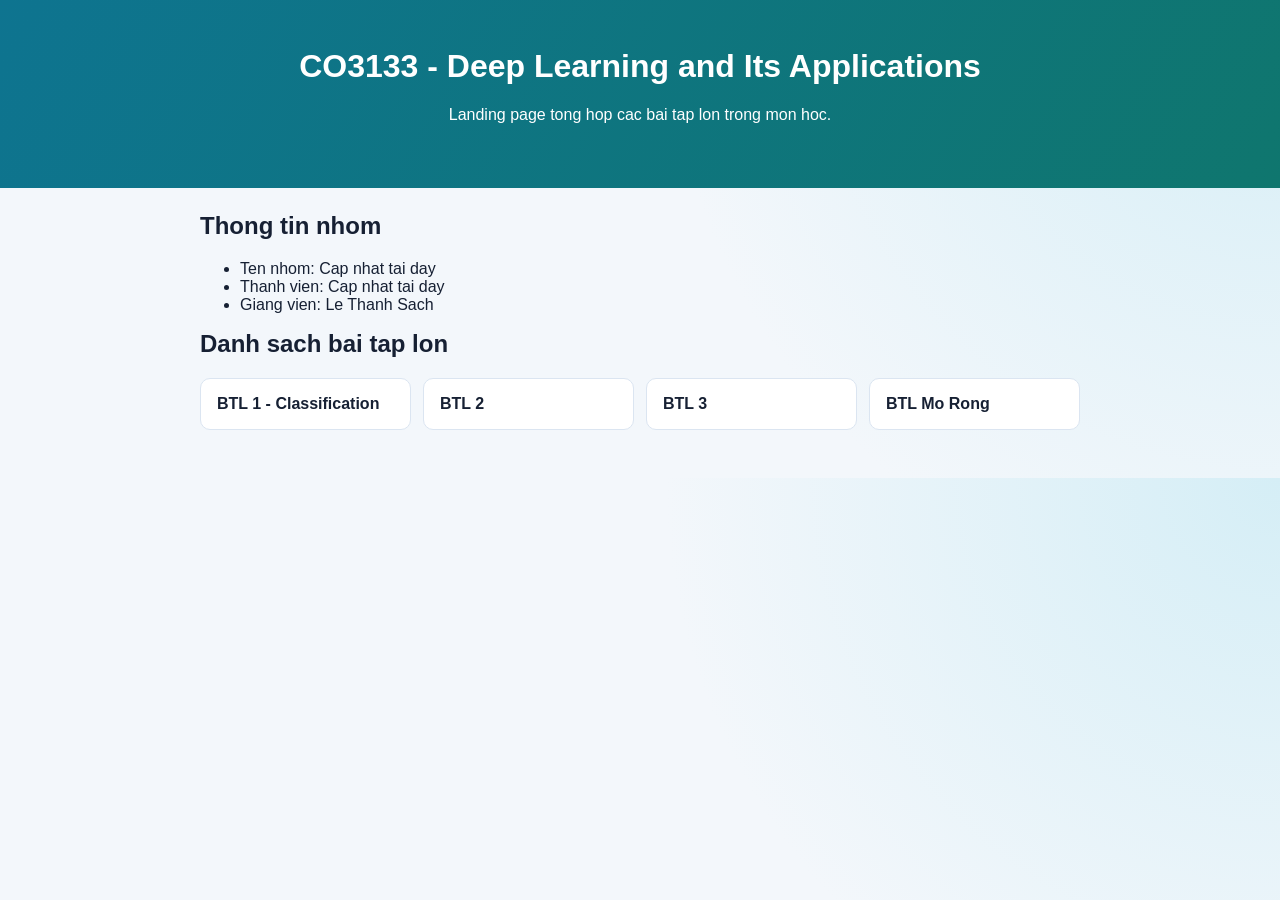
==== index.html @ f7a674ae "Initial project scaffold for CO3133 assignments" ====
<!doctype html>
<html lang="vi">

<head>
    <meta charset="utf-8" />
    <meta name="viewport" content="width=device-width, initial-scale=1" />
    <title>CO3133 - Deep Learning Assignments</title>
    <link rel="stylesheet" href="style.css" />
</head>

<body>
    <header class="hero">
        <h1>CO3133 - Deep Learning and Its Applications</h1>
        <p>Landing page tong hop cac bai tap lon trong mon hoc.</p>
    </header>

    <main class="container">
        <section>
            <h2>Thong tin nhom</h2>
            <ul>
                <li>Ten nhom: Cap nhat tai day</li>
                <li>Thanh vien: Cap nhat tai day</li>
                <li>Giang vien: Le Thanh Sach</li>
            </ul>
        </section>

        <section>
            <h2>Danh sach bai tap lon</h2>
            <div class="cards">
                <a class="card" href="assignment1.html">BTL 1 - Classification</a>
                <a class="card" href="assignment2.html">BTL 2</a>
                <a class="card" href="assignment3.html">BTL 3</a>
                <a class="card" href="btl_mr.html">BTL Mo Rong</a>
            </div>
        </section>
    </main>

    <script src="main.js"></script>
</body>

</html>
---- style.css ----
:root {
    --bg: #f3f7fb;
    --surface: #ffffff;
    --text: #162033;
    --muted: #4a5b7a;
    --primary: #0e7490;
    --primary-2: #0f766e;
    --border: #dbe5f1;
}

* {
    box-sizing: border-box;
}

body {
    margin: 0;
    font-family: "Segoe UI", Tahoma, Geneva, Verdana, sans-serif;
    color: var(--text);
    background: radial-gradient(circle at top right, #d5eef6 0%, var(--bg) 45%);
}

.hero {
    padding: 48px 20px;
    text-align: center;
    background: linear-gradient(120deg, var(--primary), var(--primary-2));
    color: #fff;
}

.container {
    max-width: 920px;
    margin: 0 auto;
    padding: 24px 20px 48px;
}

h1,
h2 {
    margin-top: 0;
}

.cards {
    display: grid;
    grid-template-columns: repeat(auto-fit, minmax(200px, 1fr));
    gap: 12px;
}

.card {
    display: block;
    padding: 16px;
    border: 1px solid var(--border);
    border-radius: 10px;
    background: var(--surface);
    color: var(--text);
    text-decoration: none;
    font-weight: 600;
}

.card:hover {
    border-color: var(--primary);
    transform: translateY(-2px);
}
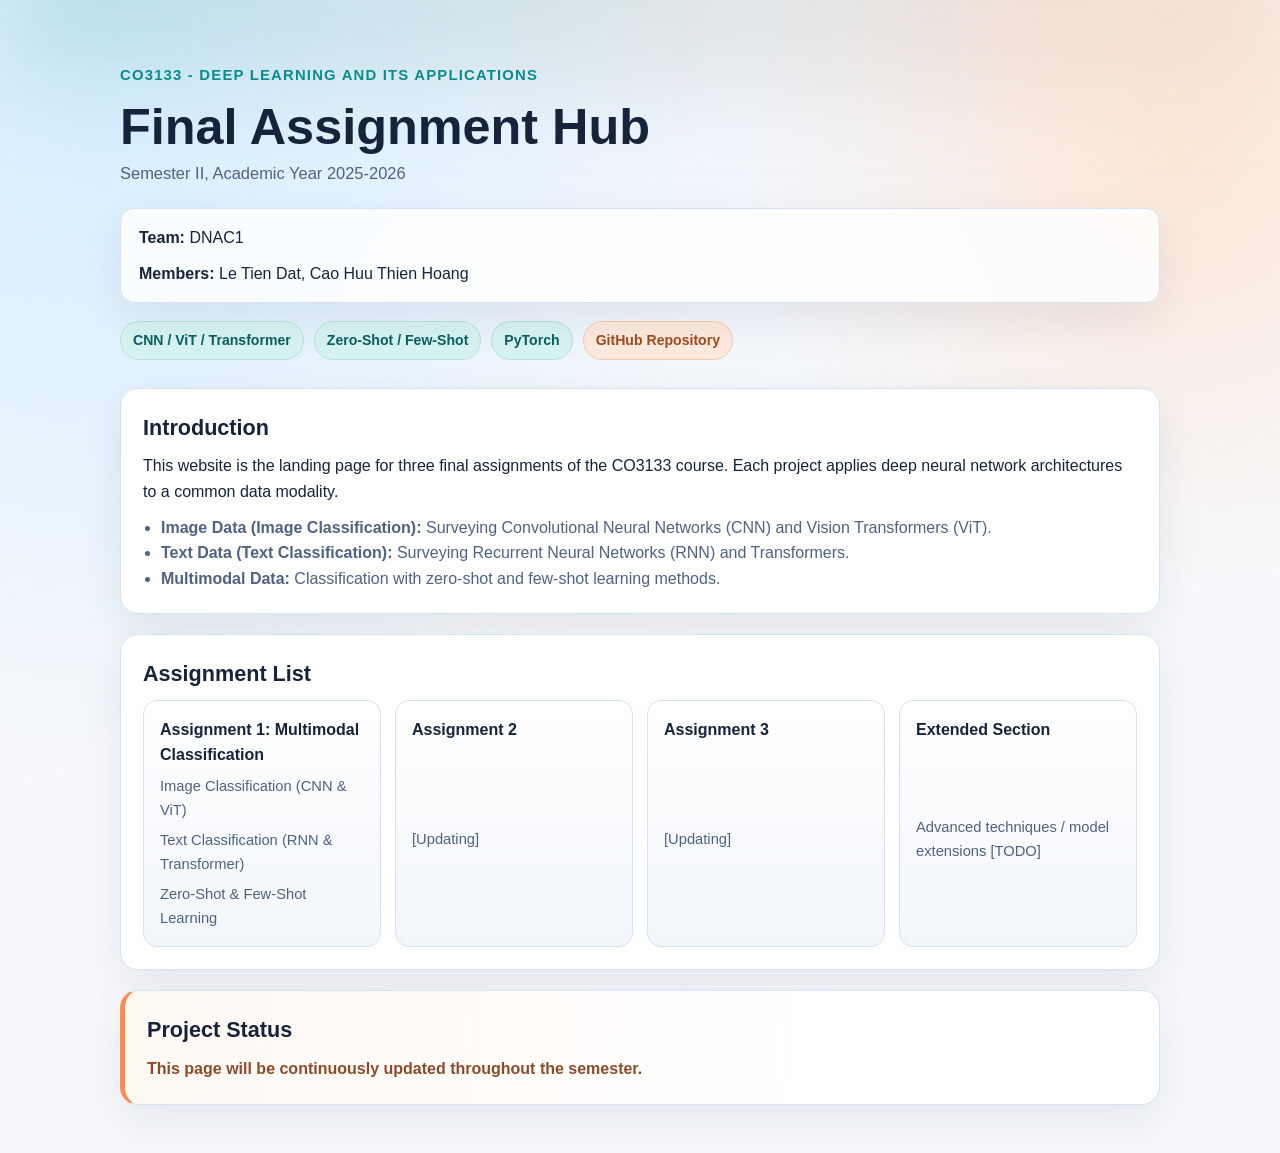
==== commit 281a772d: "update lpage" ====
--- a/index.html
+++ b/index.html
@@ -1,5 +1,5 @@
 <!doctype html>
-<html lang="vi">
+<html lang="en">
 
 <head>
     <meta charset="utf-8" />
@@ -9,29 +9,69 @@
 </head>
 
 <body>
-    <header class="hero">
-        <h1>CO3133 - Deep Learning and Its Applications</h1>
-        <p>Landing page tong hop cac bai tap lon trong mon hoc.</p>
+    <div class="page-glow" aria-hidden="true"></div>
+
+    <header class="hero container">
+        <p class="hero-kicker">CO3133 - Deep Learning and Its Applications</p>
+        <h1>Final Assignment Hub</h1>
+        <p class="hero-subtitle">Semester II, Academic Year 2025-2026</p>
+
+        <div class="team-panel">
+            <p><strong>Team:</strong> DNAC1</p>
+            <p><strong>Members:</strong> Le Tien Dat, Cao Huu Thien Hoang</p>
+        </div>
+
+        <div class="pill-row" aria-label="Main topics">
+            <span class="pill">CNN / ViT / Transformer</span>
+            <span class="pill">Zero-Shot / Few-Shot</span>
+            <span class="pill">PyTorch</span>
+            <a class="pill link-pill" href="README.md">GitHub Repository</a>
+        </div>
     </header>
 
-    <main class="container">
-        <section>
-            <h2>Thong tin nhom</h2>
+    <main class="container content-grid">
+        <section class="section-card intro">
+            <h2>Introduction</h2>
+            <p>
+                This website is the landing page for three final assignments of the CO3133 course. Each project applies
+                deep neural network architectures to a common data modality.
+            </p>
             <ul>
-                <li>Ten nhom: Cap nhat tai day</li>
-                <li>Thanh vien: Cap nhat tai day</li>
-                <li>Giang vien: Le Thanh Sach</li>
+                <li><strong>Image Data (Image Classification):</strong> Surveying Convolutional Neural Networks (CNN)
+                    and Vision Transformers (ViT).</li>
+                <li><strong>Text Data (Text Classification):</strong> Surveying Recurrent Neural Networks (RNN) and
+                    Transformers.</li>
+                <li><strong>Multimodal Data:</strong> Classification with zero-shot and few-shot learning methods.</li>
             </ul>
         </section>
 
-        <section>
-            <h2>Danh sach bai tap lon</h2>
+        <section class="section-card">
+            <h2>Assignment List</h2>
             <div class="cards">
-                <a class="card" href="assignment1.html">BTL 1 - Classification</a>
-                <a class="card" href="assignment2.html">BTL 2</a>
-                <a class="card" href="assignment3.html">BTL 3</a>
-                <a class="card" href="btl_mr.html">BTL Mo Rong</a>
+                <a class="card" href="assignment1.html">
+                    <span class="card-title">Assignment 1: Multimodal Classification</span>
+                    <span class="card-desc">Image Classification (CNN &amp; ViT)</span>
+                    <span class="card-desc">Text Classification (RNN &amp; Transformer)</span>
+                    <span class="card-desc">Zero-Shot &amp; Few-Shot Learning</span>
+                </a>
+                <a class="card" href="assignment2.html">
+                    <span class="card-title">Assignment 2</span>
+                    <span class="card-desc">[Updating]</span>
+                </a>
+                <a class="card" href="assignment3.html">
+                    <span class="card-title">Assignment 3</span>
+                    <span class="card-desc">[Updating]</span>
+                </a>
+                <a class="card" href="btl_mr.html">
+                    <span class="card-title">Extended Section</span>
+                    <span class="card-desc">Advanced techniques / model extensions [TODO]</span>
+                </a>
             </div>
+        </section>
+
+        <section class="section-card status-note">
+            <h2>Project Status</h2>
+            <p>This page will be continuously updated throughout the semester.</p>
         </section>
     </main>
 
--- a/style.css
+++ b/style.css
@@ -1,11 +1,15 @@
 :root {
-    --bg: #f3f7fb;
+    --bg: #f6f8fb;
+    --bg-soft: #edf3fb;
     --surface: #ffffff;
-    --text: #162033;
-    --muted: #4a5b7a;
-    --primary: #0e7490;
-    --primary-2: #0f766e;
-    --border: #dbe5f1;
+    --surface-2: #f2f6fb;
+    --text: #15243b;
+    --muted: #4f6282;
+    --primary: #0b8b8c;
+    --primary-soft: #d7f3f1;
+    --accent: #ff8b53;
+    --border: #d6e2f1;
+    --shadow: 0 16px 44px rgba(21, 36, 59, 0.08);
 }
 
 * {
@@ -14,47 +18,207 @@
 
 body {
     margin: 0;
-    font-family: "Segoe UI", Tahoma, Geneva, Verdana, sans-serif;
+    font-family: "Manrope", "Trebuchet MS", "Segoe UI", sans-serif;
+    line-height: 1.6;
     color: var(--text);
-    background: radial-gradient(circle at top right, #d5eef6 0%, var(--bg) 45%);
+    background:
+        radial-gradient(circle at 8% 10%, #d9efff 0%, transparent 40%),
+        radial-gradient(circle at 92% 14%, #fce7d8 0%, transparent 28%),
+        linear-gradient(165deg, var(--bg-soft) 0%, var(--bg) 55%);
+    min-height: 100vh;
+    position: relative;
+}
+
+.page-glow {
+    position: fixed;
+    inset: -20% 0 auto;
+    height: 260px;
+    background: linear-gradient(90deg, rgba(11, 139, 140, 0.16), rgba(255, 139, 83, 0.12));
+    filter: blur(48px);
+    pointer-events: none;
+    z-index: 0;
+}
+
+.container {
+    width: min(1040px, 92%);
+    margin: 0 auto;
+    position: relative;
+    z-index: 1;
 }
 
 .hero {
-    padding: 48px 20px;
-    text-align: center;
-    background: linear-gradient(120deg, var(--primary), var(--primary-2));
-    color: #fff;
-}
-
-.container {
-    max-width: 920px;
-    margin: 0 auto;
-    padding: 24px 20px 48px;
-}
-
-h1,
+    padding: 64px 0 28px;
+}
+
+.hero-kicker {
+    margin: 0;
+    color: var(--primary);
+    font-size: 0.93rem;
+    font-weight: 800;
+    text-transform: uppercase;
+    letter-spacing: 0.08em;
+}
+
+h1 {
+    margin: 10px 0 4px;
+    font-size: clamp(2rem, 4.8vw, 3.15rem);
+    line-height: 1.15;
+    font-family: "Space Grotesk", "Segoe UI", sans-serif;
+}
+
+.hero-subtitle {
+    margin: 0;
+    color: var(--muted);
+    font-size: 1.03rem;
+}
+
+.team-panel {
+    margin-top: 22px;
+    display: grid;
+    gap: 10px;
+    padding: 16px 18px;
+    border: 1px solid var(--border);
+    border-radius: 14px;
+    background: rgba(255, 255, 255, 0.82);
+    backdrop-filter: blur(2px);
+    box-shadow: var(--shadow);
+}
+
+.team-panel p {
+    margin: 0;
+}
+
+.pill-row {
+    display: flex;
+    flex-wrap: wrap;
+    gap: 10px;
+    margin-top: 18px;
+}
+
+.pill {
+    display: inline-flex;
+    align-items: center;
+    gap: 6px;
+    padding: 7px 12px;
+    border-radius: 999px;
+    border: 1px solid #b6dedb;
+    background: var(--primary-soft);
+    color: #0b5f60;
+    font-size: 0.88rem;
+    font-weight: 700;
+    text-decoration: none;
+}
+
+.link-pill {
+    border-color: #f4c9af;
+    background: #fde9dd;
+    color: #a04c20;
+}
+
+.content-grid {
+    display: grid;
+    gap: 20px;
+    padding-bottom: 48px;
+}
+
+.section-card {
+    background: var(--surface);
+    border: 1px solid var(--border);
+    border-radius: 18px;
+    padding: 22px;
+    box-shadow: var(--shadow);
+    opacity: 0;
+    transform: translateY(16px);
+    animation: slide-up 0.65s ease forwards;
+}
+
+.section-card:nth-of-type(2) {
+    animation-delay: 0.12s;
+}
+
+.section-card:nth-of-type(3) {
+    animation-delay: 0.24s;
+}
+
 h2 {
-    margin-top: 0;
+    margin: 0 0 8px;
+    font-family: "Space Grotesk", "Segoe UI", sans-serif;
+    font-size: 1.35rem;
+}
+
+.intro p {
+    margin: 0 0 10px;
+}
+
+.intro ul {
+    margin: 0;
+    padding-left: 18px;
+    color: var(--muted);
 }
 
 .cards {
     display: grid;
-    grid-template-columns: repeat(auto-fit, minmax(200px, 1fr));
-    gap: 12px;
+    grid-template-columns: repeat(auto-fit, minmax(220px, 1fr));
+    gap: 14px;
 }
 
 .card {
-    display: block;
+    display: grid;
+    gap: 7px;
+    text-decoration: none;
+    color: inherit;
     padding: 16px;
+    border-radius: 14px;
     border: 1px solid var(--border);
-    border-radius: 10px;
-    background: var(--surface);
+    background: linear-gradient(180deg, #ffffff 0%, var(--surface-2) 100%);
+    transition: transform 0.22s ease, border-color 0.22s ease, box-shadow 0.22s ease;
+}
+
+.card:hover {
+    border-color: #a5c6e8;
+    transform: translateY(-4px);
+    box-shadow: 0 12px 26px rgba(34, 80, 130, 0.15);
+}
+
+.card-title {
+    font-size: 1rem;
+    font-weight: 800;
     color: var(--text);
-    text-decoration: none;
+}
+
+.card-desc {
+    font-size: 0.92rem;
+    color: var(--muted);
+}
+
+.status-note {
+    border-left: 5px solid var(--accent);
+    background: linear-gradient(95deg, #fff8f3 0%, #ffffff 70%);
+}
+
+.status-note p {
+    margin: 0;
+    color: #8d4b2a;
     font-weight: 600;
 }
 
-.card:hover {
-    border-color: var(--primary);
-    transform: translateY(-2px);
+@keyframes slide-up {
+    to {
+        opacity: 1;
+        transform: translateY(0);
+    }
+}
+
+@media (max-width: 640px) {
+    .hero {
+        padding-top: 50px;
+    }
+
+    .section-card {
+        padding: 18px;
+    }
+
+    .pill {
+        font-size: 0.82rem;
+    }
 }
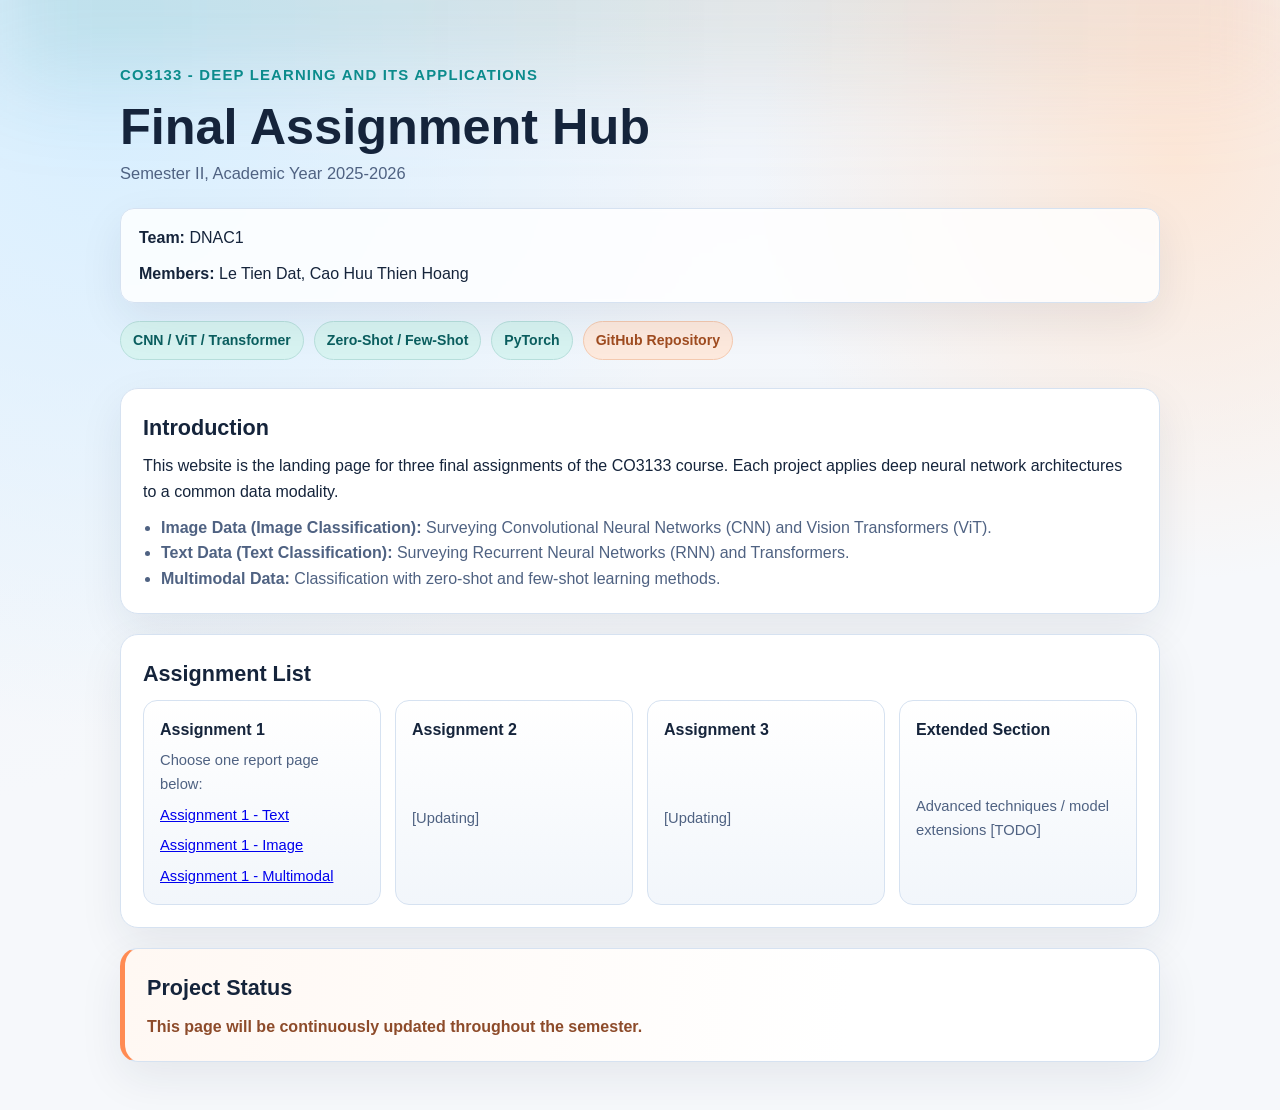
==== commit 02876ed8: "add lpage" ====
--- a/index.html
+++ b/index.html
@@ -48,12 +48,13 @@
         <section class="section-card">
             <h2>Assignment List</h2>
             <div class="cards">
-                <a class="card" href="assignment1.html">
-                    <span class="card-title">Assignment 1: Multimodal Classification</span>
-                    <span class="card-desc">Image Classification (CNN &amp; ViT)</span>
-                    <span class="card-desc">Text Classification (RNN &amp; Transformer)</span>
-                    <span class="card-desc">Zero-Shot &amp; Few-Shot Learning</span>
-                </a>
+                <div class="card">
+                    <span class="card-title">Assignment 1</span>
+                    <span class="card-desc">Choose one report page below:</span>
+                    <span class="card-desc"><a href="assignment1_text.html">Assignment 1 - Text</a></span>
+                    <span class="card-desc"><a href="assignment1_image.html">Assignment 1 - Image</a></span>
+                    <span class="card-desc"><a href="assignment1_multimodal.html">Assignment 1 - Multimodal</a></span>
+                </div>
                 <a class="card" href="assignment2.html">
                     <span class="card-title">Assignment 2</span>
                     <span class="card-desc">[Updating]</span>
